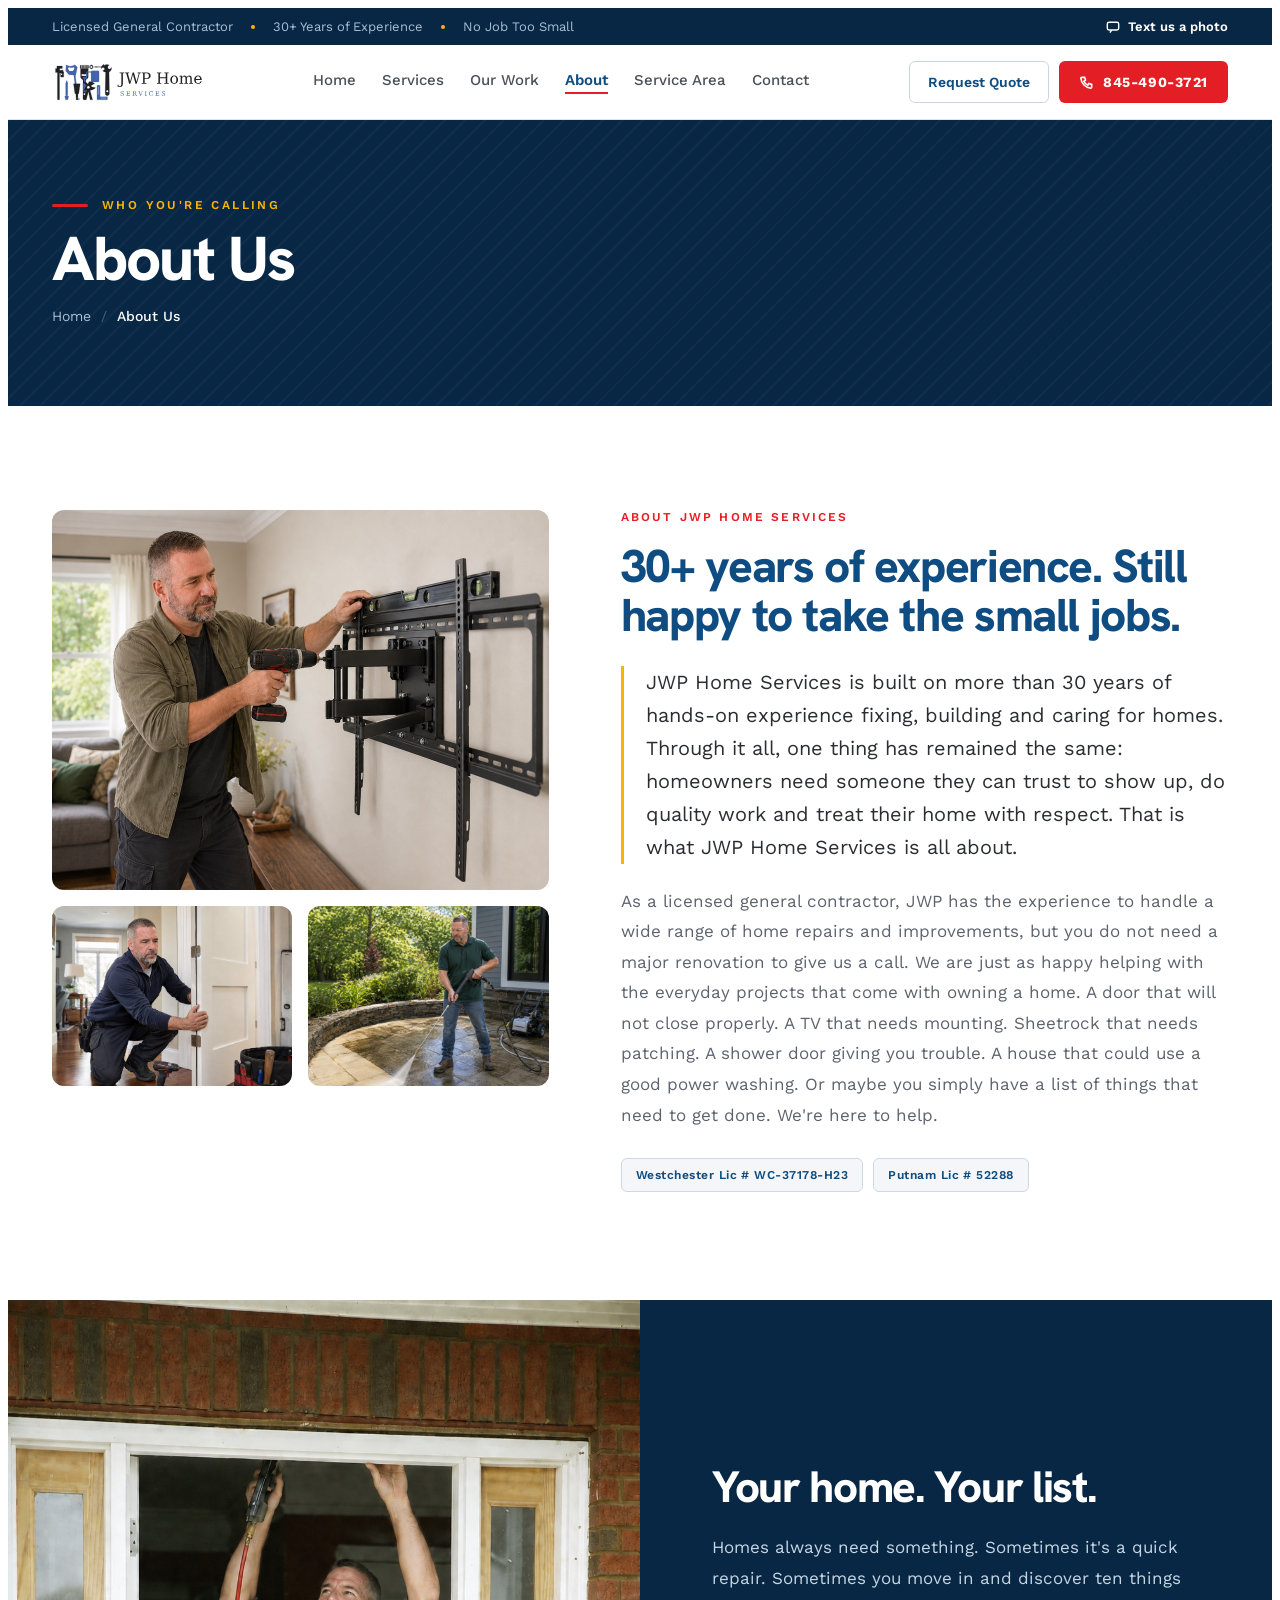
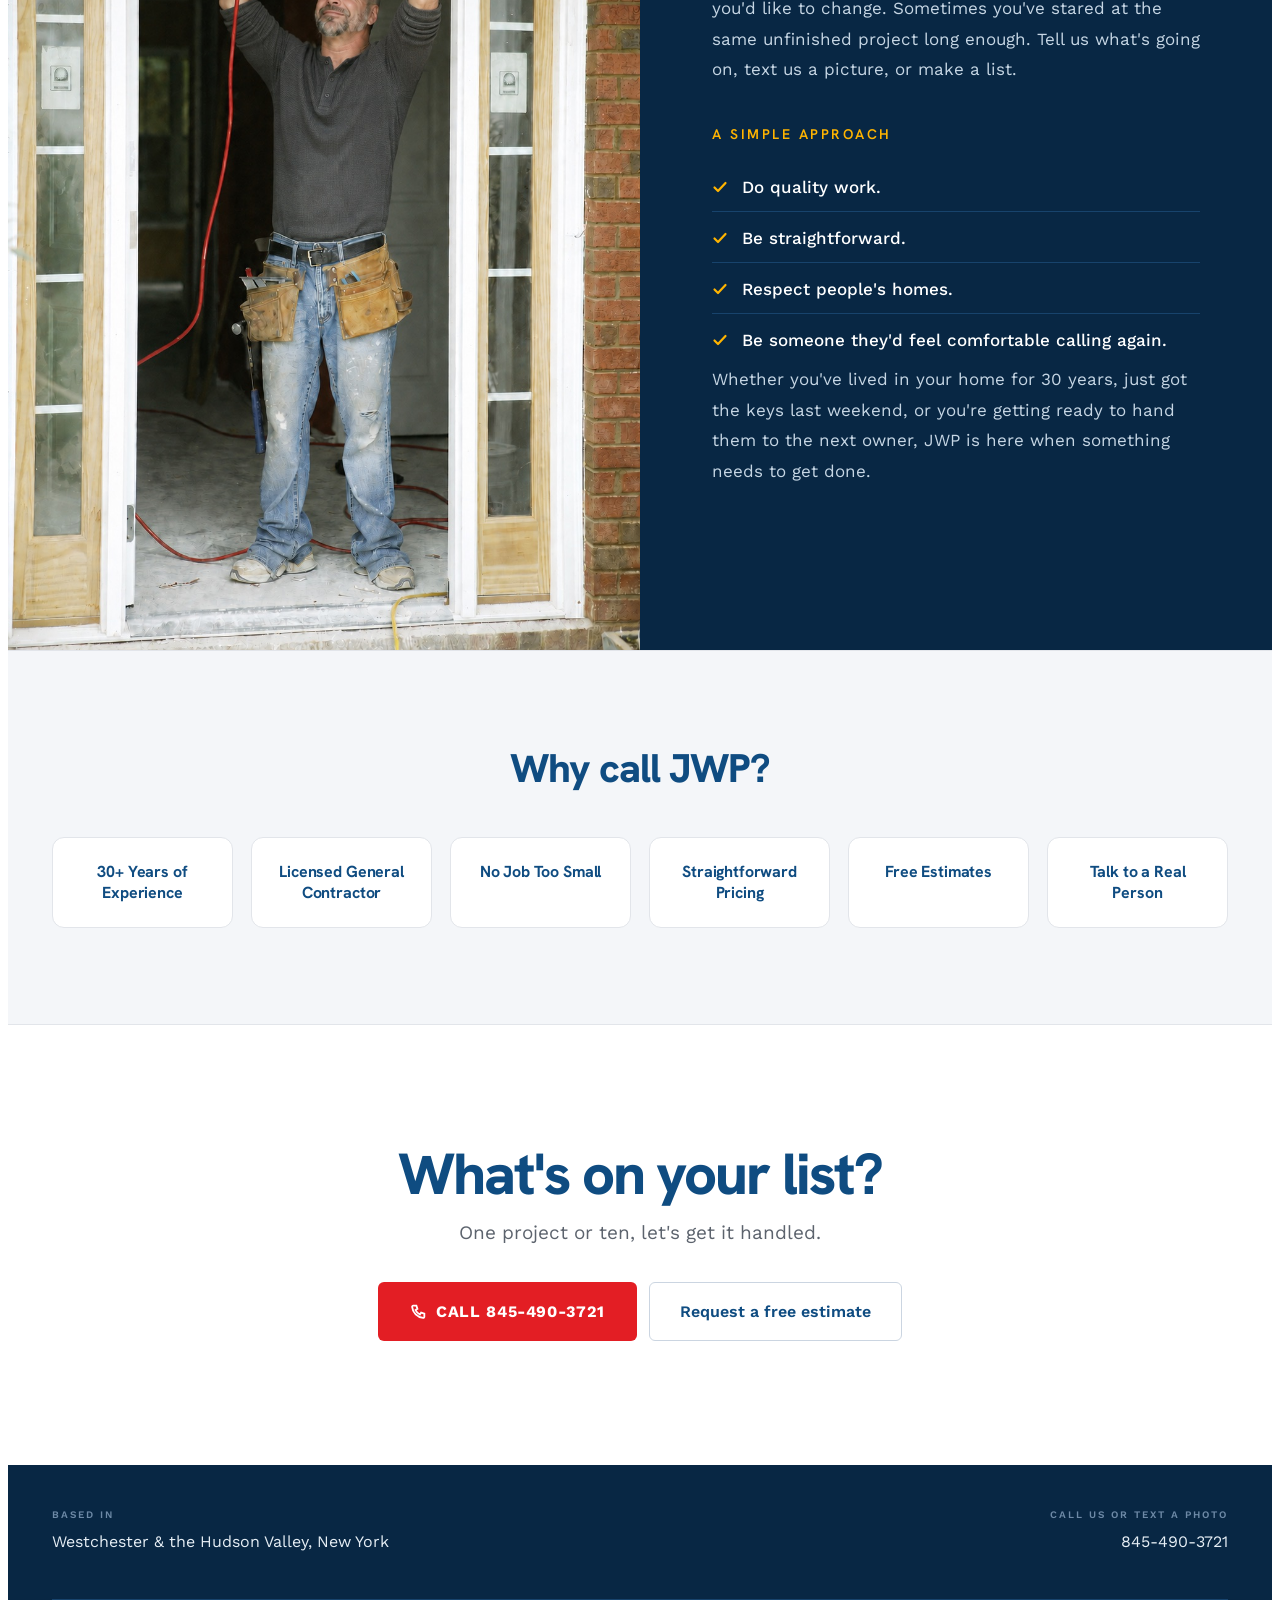
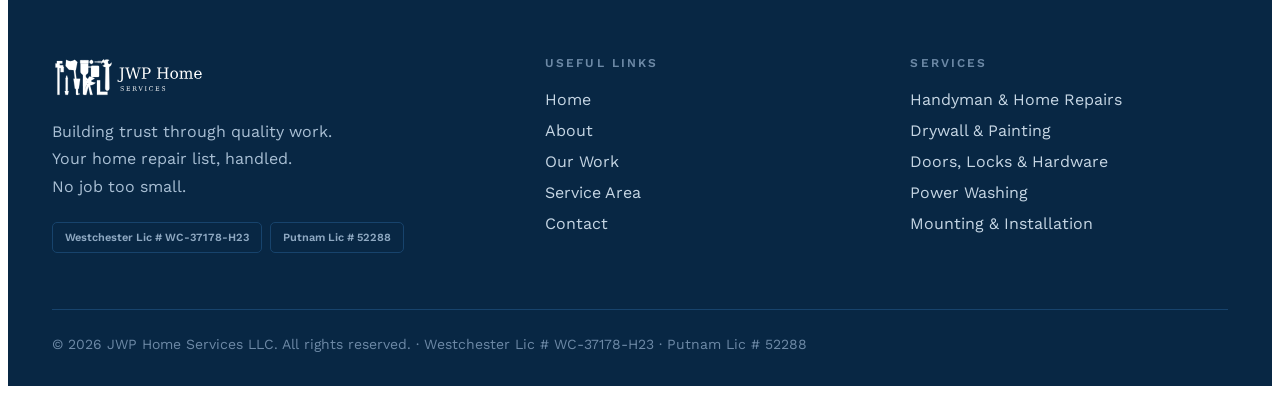
==== about.html @ 6e8ce67e "JWP Home Services static site for myrtle.cloud/jwp deploy" ====
<!DOCTYPE html>
<html lang="en">
<head>
	<meta charset="UTF-8">
	<title>About JWP Home Services</title>
	<meta name="description" content="JWP Home Services is a licensed general contractor with 30+ years of experience, serving Putnam, Westchester and the Hudson Valley. No job too small.">

	<!-- responsive meta -->
	<meta name="viewport" content="width=device-width, initial-scale=1">
	<!-- For IE -->
    <meta http-equiv="X-UA-Compatible" content="IE=edge">

    <link rel="preconnect" href="https://fonts.googleapis.com">
    <link rel="preconnect" href="https://fonts.gstatic.com" crossorigin>
    <link href="https://fonts.googleapis.com/css2?family=Hanken+Grotesk:wght@500;600;700;800&family=Work+Sans:wght@400;500;600;700&display=swap" rel="stylesheet">
    <link rel="stylesheet" href="assets/css/jwp-design-system.css">
    <link rel="stylesheet" href="assets/css/jwp-about.css">

    <!-- Favicon -->
    <link rel="apple-touch-icon" sizes="180x180" href="assets/images/favicon/apple-touch-icon.png">
    <link rel="icon" type="image/png" href="assets/images/favicon/favicon-32x32.png" sizes="32x32">
    <link rel="icon" type="image/png" href="assets/images/favicon/favicon-16x16.png" sizes="16x16">
</head>

<body>
<div class="ja-page">

    <!-- Top utility bar -->
    <div class="ja-topbar">
        <div class="ja-topbar-inner">
            <div class="ja-topbar-left">
                <span>Licensed General Contractor</span>
                <span class="ja-topbar-dot"></span>
                <span>30+ Years of Experience</span>
                <span class="ja-topbar-dot"></span>
                <span>No Job Too Small</span>
            </div>
            <a href="sms:8454903721" class="ja-topbar-sms">
                <svg width="14" height="14" viewBox="0 0 16 16" fill="none" stroke="currentColor" stroke-width="1.6"><rect x="1.5" y="2.5" width="13" height="9" rx="2"></rect><path d="M4.5 14.5l2-3"></path></svg>
                Text us a photo
            </a>
        </div>
    </div>

    <!-- Header / nav -->
    <header class="ja-header">
        <div class="ja-header-inner">
            <a href="index.html" class="ja-logo"><img class="ja-logo-img" src="assets/images/brand/logo.svg" alt="JWP Home Services"></a>
            <nav class="ja-nav">
                <a href="index.html">Home</a>
                <a href="services.html">Services</a>
                <a href="our-work.html">Our Work</a>
                <a href="about.html" class="is-active">About</a>
                <a href="service-area.html">Service Area</a>
                <a href="contact.html">Contact</a>
            </nav>
            <div class="ja-header-actions">
                <a href="contact.html" class="ja-btn-outline">Request Quote</a>
                <a href="tel:8454903721" class="ja-btn-primary">
                    <svg width="15" height="15" viewBox="0 0 16 16" fill="none" stroke="currentColor" stroke-width="1.7" stroke-linecap="round"><path d="M3 2.5h3l1 3-1.8 1.2a9 9 0 004.1 4.1L10.5 9l3 1v3a1 1 0 01-1.1 1A11.5 11.5 0 012 3.6 1 1 0 013 2.5z"></path></svg>
                    845-490-3721
                </a>
            </div>
        </div>
    </header>

    <!-- Hero -->
    <section class="ja-hero">
        <div class="ja-hero-inner">
            <div class="ja-eyebrow-row">
                <span class="ja-eyebrow-bar"></span>
                <span class="ja-eyebrow">Who you're calling</span>
            </div>
            <h1>About Us</h1>
            <div class="ja-breadcrumb">
                <a href="index.html">Home</a>
                <span class="ja-breadcrumb-sep">/</span>
                <span class="ja-breadcrumb-current">About Us</span>
            </div>
        </div>
    </section>

    <!-- Bio -->
    <section class="ja-bio-section">
        <div class="ja-bio-grid">
            <div class="ja-bio-images">
                <div class="ja-photo-main">
                    <img src="assets/images/about/jason-portrait.jpg" alt="Jason Perry on site" loading="lazy">
                </div>
                <div class="ja-photo-sm">
                    <img src="assets/images/about/work-truck.jpg" alt="JWP work truck" loading="lazy">
                </div>
                <div class="ja-photo-sm">
                    <img src="assets/images/about/detail-shot.jpg" alt="Power washing detail" loading="lazy">
                </div>
            </div>
            <div class="ja-bio-content">
                <div class="ja-kicker">About JWP Home Services</div>
                <h2>30+ years of experience. Still happy to take the small jobs.</h2>
                <p class="ja-quote-p">JWP Home Services is built on more than 30 years of hands-on experience fixing, building and caring for homes. Through it all, one thing has remained the same: homeowners need someone they can trust to show up, do quality work and treat their home with respect. That is what JWP Home Services is all about.</p>
                <p class="ja-body">As a licensed general contractor, JWP has the experience to handle a wide range of home repairs and improvements, but you do not need a major renovation to give us a call. We are just as happy helping with the everyday projects that come with owning a home. A door that will not close properly. A TV that needs mounting. Sheetrock that needs patching. A shower door giving you trouble. A house that could use a good power washing. Or maybe you simply have a list of things that need to get done. We're here to help.</p>
                <div class="ja-badges">
                    <span class="ja-badge">Westchester Lic # WC-37178-H23</span>
                    <span class="ja-badge">Putnam Lic # 52288</span>
                </div>
            </div>
        </div>
    </section>

    <!-- Split: wide photo / navy panel -->
    <section class="ja-split">
        <div class="ja-split-photo">
            <img src="assets/images/about/work-in-progress.jpg" alt="JWP work in progress" loading="lazy">
        </div>
        <div class="ja-split-content">
            <h2>Your home. Your list.</h2>
            <p>Homes always need something. Sometimes it's a quick repair. Sometimes you move in and discover ten things you'd like to change. Sometimes you've stared at the same unfinished project long enough. Tell us what's going on, text us a picture, or make a list.</p>
            <h3>A simple approach</h3>
            <ul class="ja-principles">
                <li>
                    <svg width="16" height="16" viewBox="0 0 16 16" fill="none" stroke="#FFB400" stroke-width="2.2" stroke-linecap="round" stroke-linejoin="round"><path d="M2.5 8.5l3.5 3.5 7.5-8"></path></svg>
                    Do quality work.
                </li>
                <li>
                    <svg width="16" height="16" viewBox="0 0 16 16" fill="none" stroke="#FFB400" stroke-width="2.2" stroke-linecap="round" stroke-linejoin="round"><path d="M2.5 8.5l3.5 3.5 7.5-8"></path></svg>
                    Be straightforward.
                </li>
                <li>
                    <svg width="16" height="16" viewBox="0 0 16 16" fill="none" stroke="#FFB400" stroke-width="2.2" stroke-linecap="round" stroke-linejoin="round"><path d="M2.5 8.5l3.5 3.5 7.5-8"></path></svg>
                    Respect people's homes.
                </li>
                <li>
                    <svg width="16" height="16" viewBox="0 0 16 16" fill="none" stroke="#FFB400" stroke-width="2.2" stroke-linecap="round" stroke-linejoin="round"><path d="M2.5 8.5l3.5 3.5 7.5-8"></path></svg>
                    Be someone they'd feel comfortable calling again.
                </li>
            </ul>
            <p class="ja-closing">Whether you've lived in your home for 30 years, just got the keys last weekend, or you're getting ready to hand them to the next owner, JWP is here when something needs to get done.</p>
        </div>
    </section>

    <!-- Why call JWP -->
    <section class="ja-why-section">
        <div class="ja-why-inner">
            <h2>Why call JWP?</h2>
            <div class="ja-why-grid">
                <div class="ja-why-card">
                    <h3 class="ja-why-label">30+ Years of Experience</h3>
                </div>
                <div class="ja-why-card">
                    <h3 class="ja-why-label">Licensed General Contractor</h3>
                </div>
                <div class="ja-why-card">
                    <h3 class="ja-why-label">No Job Too Small</h3>
                </div>
                <div class="ja-why-card">
                    <h3 class="ja-why-label">Straightforward Pricing</h3>
                </div>
                <div class="ja-why-card">
                    <h3 class="ja-why-label">Free Estimates</h3>
                </div>
                <div class="ja-why-card">
                    <h3 class="ja-why-label">Talk to a Real Person</h3>
                </div>
            </div>
        </div>
    </section>

    <!-- Final CTA -->
    <section class="ja-final-cta">
        <div class="ja-final-cta-inner">
            <h2>What's on your list?</h2>
            <p>One project or ten, let's get it handled.</p>
            <div class="ja-cta-buttons">
                <a href="tel:8454903721" class="ja-btn-primary">
                    <svg width="17" height="17" viewBox="0 0 16 16" fill="none" stroke="currentColor" stroke-width="1.7" stroke-linecap="round"><path d="M3 2.5h3l1 3-1.8 1.2a9 9 0 004.1 4.1L10.5 9l3 1v3a1 1 0 01-1.1 1A11.5 11.5 0 012 3.6 1 1 0 013 2.5z"></path></svg>
                    Call 845-490-3721
                </a>
                <a href="contact.html" class="ja-btn-outline">Request a free estimate</a>
            </div>
        </div>
    </section>

    <!-- Footer -->
    <footer class="ja-footer">
        <div class="ja-footer-inner">
            <div class="ja-footer-strip">
                <div>
                    <div class="ja-footer-strip-label">Based in</div>
                    <p>Westchester &amp; the Hudson Valley, New York</p>
                </div>
                <div>
                    <div class="ja-footer-strip-label">Call Us or Text a Photo</div>
                    <p><a href="tel:8454903721">845-490-3721</a></p>
                </div>
            </div>

            <div class="ja-footer-main">
                <div class="ja-footer-brand">
                    <a href="index.html" class="ja-logo"><img class="ja-logo-img" src="assets/images/brand/logo.svg" alt="JWP Home Services"></a>
                    <p>Building trust through quality work.<br>Your home repair list, handled.<br>No job too small.</p>
                    <div class="ja-footer-badges">
                        <span>Westchester Lic # WC-37178-H23</span>
                        <span>Putnam Lic # 52288</span>
                    </div>
                </div>
                <div class="ja-footer-col">
                    <h3>Useful links</h3>
                    <ul>
                        <li><a href="index.html">Home</a></li>
                        <li><a href="about.html">About</a></li>
                        <li><a href="our-work.html">Our Work</a></li>
                        <li><a href="service-area.html">Service Area</a></li>
                        <li><a href="contact.html">Contact</a></li>
                    </ul>
                </div>
                <div class="ja-footer-col">
                    <h3>Services</h3>
                    <ul>
                        <li><a href="services.html">Handyman &amp; Home Repairs</a></li>
                        <li><a href="services.html">Drywall &amp; Painting</a></li>
                        <li><a href="services.html">Doors, Locks &amp; Hardware</a></li>
                        <li><a href="services.html">Power Washing</a></li>
                        <li><a href="services.html">Mounting &amp; Installation</a></li>
                    </ul>
                </div>
            </div>

            <div class="ja-footer-bottom">
                &copy; 2026 JWP Home Services LLC. All rights reserved. &middot; Westchester Lic # WC-37178-H23 &middot; Putnam Lic # 52288
            </div>
        </div>
    </footer>

</div>
</body>
</html>
---- assets/css/jwp-design-system.css ----
/* ==============================================
   JWP Home Services — sitewide design system
   Shared chrome (topbar, header, footer, hero, buttons,
   cards, CTA) for the Claude Design redesign.
   (navy / red / gold system, Hanken Grotesk + Work Sans)
   =============================================== */

.ja-page * { box-sizing: border-box; }
.ja-page {
    font-family: 'Work Sans', Helvetica, sans-serif;
    color: #2A2E33;
    background: #FFFFFF;
    overflow-x: hidden;
    -webkit-font-smoothing: antialiased;
}
.ja-page a { text-decoration: none; }
.ja-page p { text-wrap: pretty; }
.ja-page ul { margin: 0; padding: 0; list-style: none; }

/* --- Top utility bar --- */
.ja-topbar { background: #082744; color: #A9BFD4; font-size: 13px; }
.ja-topbar-inner {
    max-width: 1240px; margin: 0 auto; padding: 11px 32px;
    display: flex; align-items: center; justify-content: space-between;
    gap: 24px; flex-wrap: wrap;
}
.ja-topbar-left { display: flex; align-items: center; gap: 18px; flex-wrap: wrap; }
.ja-topbar-dot { width: 4px; height: 4px; border-radius: 50%; background: #FFB400; display: inline-block; }
.ja-topbar-sms { color: #FFFFFF; font-weight: 600; display: flex; align-items: center; gap: 8px; }
.ja-topbar-sms:hover { color: #FFB400; }

/* --- Header / nav --- */
.ja-header {
    position: sticky; top: 0; z-index: 50;
    background: rgba(255,255,255,0.94); backdrop-filter: blur(12px);
    border-bottom: 1px solid #E2E5EA;
}
.ja-header-inner {
    max-width: 1240px; margin: 0 auto; padding: 16px 32px;
    display: flex; align-items: center; gap: 18px 36px; flex-wrap: wrap;
}
.ja-logo { display: flex; align-items: center; line-height: 1; flex: none; }
.ja-logo-img { height: 42px; width: auto; display: block; }
.ja-footer-brand .ja-logo-img { filter: brightness(0) invert(1); }

.ja-nav { display: flex; align-items: center; gap: 12px 26px; margin-left: auto; font-size: 15px; font-weight: 500; flex-wrap: wrap; }
.ja-nav a { color: #4A515A; border-bottom: 2px solid transparent; padding-bottom: 3px; }
.ja-nav a:hover { color: #0F4C81; }
.ja-nav a.is-active { color: #0F4C81; font-weight: 600; border-bottom-color: #E31E24; }

.ja-header-actions { display: flex; align-items: center; gap: 10px; flex: none; margin-left: auto; }
.ja-btn-outline {
    font-size: 14px; font-weight: 600; color: #0F4C81; padding: 12px 18px;
    border-radius: 6px; border: 1.5px solid #CBD5E1; white-space: nowrap;
}
.ja-btn-outline:hover { border-color: #0F4C81; background: #F4F6F9; }
.ja-btn-primary {
    font-size: 14px; font-weight: 700; letter-spacing: 0.04em; text-transform: uppercase;
    color: #FFFFFF; background: #E31E24; padding: 13px 20px; border-radius: 6px;
    display: flex; align-items: center; gap: 9px; white-space: nowrap;
}
.ja-btn-primary:hover { background: #B9161C; color: #fff; }

/* --- Hero --- */
.ja-hero { background: #082744; position: relative; overflow: hidden; }
.ja-hero::before {
    content: ""; position: absolute; inset: 0;
    background: repeating-linear-gradient(135deg, rgba(255,255,255,0.03) 0px, rgba(255,255,255,0.03) 2px, transparent 2px, transparent 14px);
}
.ja-hero-inner { position: relative; max-width: 1240px; margin: 0 auto; padding: 78px 32px 82px; }
.ja-eyebrow-row { display: flex; align-items: center; gap: 14px; margin-bottom: 16px; }
.ja-eyebrow-bar { width: 36px; height: 3px; background: #E31E24; border-radius: 2px; }
.ja-eyebrow { font-size: 12px; font-weight: 600; letter-spacing: 0.2em; text-transform: uppercase; color: #FFB400; }
.ja-hero h1 {
    font-family: 'Hanken Grotesk', sans-serif; font-size: 62px; line-height: 1.0;
    letter-spacing: -0.03em; font-weight: 800; color: #FFFFFF; margin: 0 0 18px;
}
.ja-breadcrumb { display: flex; align-items: center; gap: 10px; font-size: 14px; color: #A9BFD4; }
.ja-breadcrumb a { color: #A9BFD4; }
.ja-breadcrumb a:hover { color: #FFFFFF; }
.ja-breadcrumb-sep { color: #3F6389; }
.ja-breadcrumb-current { color: #FFFFFF; font-weight: 500; }

/* --- Placeholder photo blocks (until real photography is provided) --- */
.ja-photo-placeholder {
    background: repeating-linear-gradient(135deg,#E4E8ED 0px,#E4E8ED 10px,#DCE1E8 10px,#DCE1E8 20px);
    display: flex; align-items: center; justify-content: center; border-radius: 12px;
    text-align: center; padding: 12px;
}
.ja-photo-placeholder span {
    font-size: 10px; font-weight: 600; letter-spacing: 0.14em; text-transform: uppercase; color: #8A929C;
}

.ja-kicker { font-size: 12px; font-weight: 600; letter-spacing: 0.18em; text-transform: uppercase; color: #E31E24; margin-bottom: 18px; }

/* --- Section intro block (Home, Services, Our Work) --- */
.ja-section-intro { max-width: 780px; margin-bottom: 56px; }
.ja-section-intro h2 {
    font-family: 'Hanken Grotesk', sans-serif; font-size: 50px; line-height: 1.05;
    letter-spacing: -0.03em; font-weight: 800; color: #0F4C81; margin: 0 0 18px;
}
.ja-section-intro p { font-size: 17px; color: #5C636D; margin: 0; }
.ja-section-intro strong { color: #0F4C81; font-weight: 600; }
.ja-badges { display: flex; gap: 10px; flex-wrap: wrap; }
.ja-badge {
    font-size: 12px; font-weight: 600; letter-spacing: 0.04em; color: #0F4C81;
    border: 1px solid #CBD8E5; background: #F4F6F9; padding: 9px 14px; border-radius: 6px;
}

/* --- Service / feature card grid (Home + Services) --- */
.ja-svc-grid { display: grid; grid-template-columns: repeat(3, 1fr); gap: 26px; }
.ja-svc-card {
    position: relative; background: #FFFFFF; border: 1px solid #E2E5EA; border-radius: 12px; overflow: hidden;
    display: flex; flex-direction: column; box-shadow: 0 1px 2px rgba(15,76,129,0.05);
}
.ja-svc-card:hover { border-color: #0F4C81; box-shadow: 0 8px 24px rgba(15,76,129,0.10); }
.ja-svc-card .ja-photo-placeholder { height: 220px; border-radius: 0; padding: 0; overflow: hidden; }
.ja-svc-card .ja-photo-placeholder img { width: 100%; height: 100%; object-fit: cover; display: block; }
.ja-svc-icon {
    position: absolute; top: 220px; left: 24px; transform: translateY(-50%); z-index: 2;
    width: 56px; height: 56px; border-radius: 50%; background: #FFFFFF; border: 1px solid #E2E5EA;
    box-shadow: 0 4px 12px rgba(15,76,129,0.14); display: flex; align-items: center; justify-content: center;
}
.ja-svc-icon svg { width: 26px; height: 26px; }
.ja-svc-card-body { padding: 40px 28px 34px; display: flex; flex-direction: column; gap: 12px; flex: 1; }
.ja-svc-card-body h3 {
    font-family: 'Hanken Grotesk', sans-serif; font-size: 22px; line-height: 1.22;
    letter-spacing: -0.015em; font-weight: 700; color: #0F4C81; margin: 0;
}
.ja-svc-card-body h3 a { color: #0F4C81; }
.ja-svc-card-body p { font-size: 16px; line-height: 1.65; color: #5C636D; margin: 0; }

/* --- Two-column info card pair (Home + Services) --- */
.ja-info-grid { display: grid; grid-template-columns: 1fr 1fr; gap: 28px; }
.ja-info-card { background: #FFFFFF; border: 1px solid #E2E5EA; border-radius: 12px; padding: 42px 40px 46px; }
.ja-info-card h3 {
    font-family: 'Hanken Grotesk', sans-serif; font-size: 30px; line-height: 1.15;
    letter-spacing: -0.025em; font-weight: 800; color: #0F4C81; margin: 0 0 18px;
}
.ja-info-card p { font-size: 17px; line-height: 1.75; color: #5C636D; margin: 0 0 16px; }
.ja-info-card p:last-child { margin-bottom: 0; }

/* --- Mid-page promo strip (navy-blue banner with CTA) --- */
.ja-promo-strip { background: #0F4C81; color: #DCE7F1; }
.ja-promo-strip-inner {
    max-width: 1240px; margin: 0 auto; padding: 52px 32px;
    display: flex; align-items: center; justify-content: space-between; gap: 48px; flex-wrap: wrap;
}
.ja-promo-strip h2 {
    font-family: 'Hanken Grotesk', sans-serif; font-size: 36px; line-height: 1.1;
    letter-spacing: -0.025em; font-weight: 800; margin: 0 0 10px; color: #FFFFFF;
}
.ja-promo-strip p { font-size: 17px; color: #A9C4DC; margin: 0; }
.ja-promo-strip a { color: #FFB400; font-weight: 600; border-bottom: 2px solid rgba(255,180,0,0.35); }
.ja-promo-strip .ja-btn-primary { font-size: 15px; padding: 17px 26px; flex: none; }

/* --- Why call JWP --- */
.ja-why-section { background: #F4F6F9; border-top: 1px solid #E2E5EA; border-bottom: 1px solid #E2E5EA; padding: 96px 0; }
.ja-why-inner { max-width: 1240px; margin: 0 auto; padding: 0 32px; }
.ja-why-inner h2 {
    font-family: 'Hanken Grotesk', sans-serif; font-size: 40px; line-height: 1.05;
    letter-spacing: -0.025em; font-weight: 800; color: #0F4C81; margin: 0 0 48px; text-align: center;
}
.ja-why-grid { display: grid; grid-template-columns: repeat(6, 1fr); gap: 18px; align-items: stretch; }
.ja-why-card {
    background: #FFFFFF; border: 1px solid #E2E5EA; border-radius: 12px; padding: 24px 20px;
    display: flex; flex-direction: column; align-items: center; text-align: center; gap: 12px;
}
.ja-why-label { font-family: 'Hanken Grotesk', sans-serif; font-size: 16px; line-height: 1.3; letter-spacing: -0.01em; font-weight: 700; color: #0F4C81; margin: 0; }

/* --- Final CTA --- */
.ja-final-cta { padding: 120px 0 124px; text-align: center; background: #FFFFFF; }
.ja-final-cta-inner { max-width: 820px; margin: 0 auto; padding: 0 32px; }
.ja-final-cta h2 {
    font-family: 'Hanken Grotesk', sans-serif; font-size: 58px; line-height: 1.0;
    letter-spacing: -0.035em; font-weight: 800; color: #0F4C81; margin: 0 0 18px;
}
.ja-final-cta > .ja-final-cta-inner > p { font-size: 19px; color: #5C636D; margin: 0 0 38px; }
.ja-cta-buttons { display: flex; gap: 12px; justify-content: center; flex-wrap: wrap; }
.ja-cta-buttons .ja-btn-primary { font-size: 16px; padding: 19px 32px; }
.ja-cta-buttons .ja-btn-outline { font-size: 16px; font-weight: 600; padding: 19px 30px; }

/* --- Footer --- */
.ja-footer { background: #082744; color: #A9BFD4; }
.ja-footer-inner { max-width: 1240px; margin: 0 auto; padding: 0 32px; }
.ja-footer-strip {
    display: flex; justify-content: space-between; align-items: flex-start; flex-wrap: wrap; gap: 32px;
    padding: 44px 0; border-bottom: 1px solid #17436C;
}
.ja-footer-strip > div:last-child { text-align: right; }
.ja-footer-strip-label { font-size: 10px; font-weight: 600; letter-spacing: 0.2em; text-transform: uppercase; color: #6D89A6; margin-bottom: 10px; }
.ja-footer-strip p { font-size: 16px; line-height: 1.55; color: #E6EEF5; margin: 0; }
.ja-footer-strip a { color: #E6EEF5; }
.ja-footer-strip a:hover { color: #FFB400; }

.ja-footer-main { display: grid; grid-template-columns: 1.4fr 1fr 1fr; gap: 48px; padding: 56px 0; }
.ja-footer-brand .ja-logo { margin-bottom: 20px; }
.ja-footer-brand p { font-size: 16px; line-height: 1.7; margin: 0 0 22px; max-width: 340px; }
.ja-footer-badges { display: flex; gap: 8px; flex-wrap: wrap; }
.ja-footer-badges span { font-size: 11px; font-weight: 600; color: #8FA9C2; border: 1px solid #17436C; padding: 8px 12px; border-radius: 5px; }

.ja-footer-col h3 { font-size: 12px; font-weight: 600; letter-spacing: 0.18em; text-transform: uppercase; color: #6D89A6; margin: 0 0 20px; }
.ja-footer-col ul { display: flex; flex-direction: column; gap: 12px; font-size: 16px; }
.ja-footer-col a { color: #C6D6E4; }
.ja-footer-col a:hover { color: #FFB400; }

.ja-footer-bottom { border-top: 1px solid #17436C; padding: 26px 0 34px; font-size: 14px; color: #6D89A6; }

/* ===================== Responsive ===================== */

/* Tablet: ~900px and below */
@media (max-width: 900px) {
    .ja-hero h1 { font-size: 46px; }
    .ja-section-intro h2 { font-size: 38px; }
    .ja-svc-grid { grid-template-columns: 1fr 1fr; }
    .ja-info-grid { grid-template-columns: 1fr; }
    .ja-why-grid { grid-template-columns: repeat(3, 1fr); }
    .ja-final-cta h2 { font-size: 42px; }
    .ja-promo-strip-inner { padding: 40px 32px; }
    .ja-footer-strip { grid-template-columns: 1fr 1fr; }
    .ja-footer-main { grid-template-columns: 1fr 1fr; }
    .ja-footer-brand { grid-column: 1 / -1; }
}

/* Mobile: ~640px and below */
@media (max-width: 640px) {
    .ja-topbar-inner { padding: 10px 20px; font-size: 12px; }
    .ja-header-inner { padding: 14px 20px; }
    .ja-header-actions { width: 100%; margin-left: 0; }
    .ja-header-actions .ja-btn-outline { display: none; }
    .ja-header-actions .ja-btn-primary { flex: 1; justify-content: center; }
    .ja-nav { font-size: 14px; gap: 10px 16px; }
    .ja-hero-inner { padding: 52px 20px 56px; }
    .ja-hero h1 { font-size: 34px; }
    .ja-section-intro h2 { font-size: 30px; }
    .ja-svc-grid { grid-template-columns: 1fr; }
    .ja-svc-card .ja-photo-placeholder { height: 170px; }
    .ja-info-card { padding: 32px 24px 36px; }
    .ja-promo-strip-inner { padding: 32px 20px; }
    .ja-promo-strip h2 { font-size: 28px; }
    .ja-why-section { padding: 56px 0; }
    .ja-why-inner { padding: 0 20px; }
    .ja-why-inner h2 { font-size: 30px; margin-bottom: 28px; }
    .ja-why-grid { grid-template-columns: repeat(2, 1fr); }
    .ja-final-cta { padding: 64px 0 68px; }
    .ja-final-cta-inner { padding: 0 20px; }
    .ja-final-cta h2 { font-size: 34px; }
    .ja-footer-inner { padding: 0 20px; }
    .ja-footer-strip { flex-direction: column; padding: 32px 0; }
    .ja-footer-strip > div:last-child { text-align: left; }
    .ja-footer-main { grid-template-columns: 1fr; gap: 36px; padding: 40px 0; }
}
---- assets/css/jwp-about.css ----
/* ==============================================
   JWP About Page — page-specific additions
   Loads after jwp-design-system.css
   =============================================== */

/* --- Bio section --- */
.ja-bio-section { padding: 104px 0 108px; background: #FFFFFF; }
.ja-bio-grid { max-width: 1240px; margin: 0 auto; padding: 0 32px; display: grid; grid-template-columns: 0.9fr 1.1fr; gap: 72px; align-items: start; }
.ja-bio-images { display: grid; grid-template-columns: 1fr 1fr; gap: 16px; }
.ja-bio-images .ja-photo-main { grid-column: 1 / -1; height: 380px; }
.ja-bio-images .ja-photo-sm { height: 180px; }
.ja-bio-images .ja-photo-main,
.ja-bio-images .ja-photo-sm { border-radius: 12px; overflow: hidden; }
.ja-split-photo { overflow: hidden; }
.ja-bio-images .ja-photo-main img,
.ja-bio-images .ja-photo-sm img,
.ja-split-photo img { width: 100%; height: 100%; object-fit: cover; display: block; }

.ja-bio-content h2 {
    font-family: 'Hanken Grotesk', sans-serif; font-size: 46px; line-height: 1.06;
    letter-spacing: -0.03em; font-weight: 800; color: #0F4C81; margin: 0 0 26px;
}
.ja-quote-p {
    font-size: 20px; line-height: 1.65; color: #2A2E33; margin: 0 0 22px;
    padding-left: 22px; border-left: 3px solid #FFB400;
}
.ja-bio-content p.ja-body { font-size: 17px; line-height: 1.8; color: #5C636D; margin: 0 0 28px; }

/* --- Split photo / navy panel --- */
.ja-split { display: grid; grid-template-columns: 1fr 1fr; align-items: stretch; }
.ja-split-photo { min-height: 560px; }
.ja-split-content { background: #082744; color: #C6D6E4; padding: 88px 72px; display: flex; flex-direction: column; justify-content: center; }
.ja-split-content h2 {
    font-family: 'Hanken Grotesk', sans-serif; font-size: 44px; line-height: 1.05;
    letter-spacing: -0.03em; font-weight: 800; color: #FFFFFF; margin: 0 0 22px;
}
.ja-split-content > p { font-size: 17px; line-height: 1.8; margin: 0 0 40px; max-width: 560px; }
.ja-split-content h3 {
    font-family: 'Hanken Grotesk', sans-serif; font-size: 14px; font-weight: 600;
    letter-spacing: 0.18em; text-transform: uppercase; color: #FFB400; margin: 0 0 20px;
}
.ja-principles { display: flex; flex-direction: column; gap: 2px; max-width: 560px; margin: 0 0 44px; }
.ja-principles li {
    display: flex; align-items: center; gap: 14px; padding: 14px 0;
    border-bottom: 1px solid #17436C; font-size: 17px; font-weight: 500; color: #FFFFFF;
}
.ja-principles li:last-child { border-bottom: none; }
.ja-principles svg { flex: none; }
.ja-split-content > p.ja-closing { margin: 0; max-width: 560px; }

/* ===================== Responsive ===================== */

@media (max-width: 900px) {
    .ja-bio-grid { grid-template-columns: 1fr; gap: 48px; }
    .ja-bio-content h2 { font-size: 36px; }
    .ja-split { grid-template-columns: 1fr; }
    .ja-split-photo { min-height: 320px; }
    .ja-split-content { padding: 56px 40px; }
}

@media (max-width: 640px) {
    .ja-bio-section { padding: 64px 0 68px; }
    .ja-bio-grid { padding: 0 20px; gap: 36px; }
    .ja-bio-images .ja-photo-main { height: 260px; }
    .ja-bio-images .ja-photo-sm { height: 140px; }
    .ja-bio-content h2 { font-size: 28px; }
    .ja-quote-p { font-size: 18px; }
    .ja-split-content { padding: 44px 20px; }
    .ja-split-content h2 { font-size: 30px; }
}
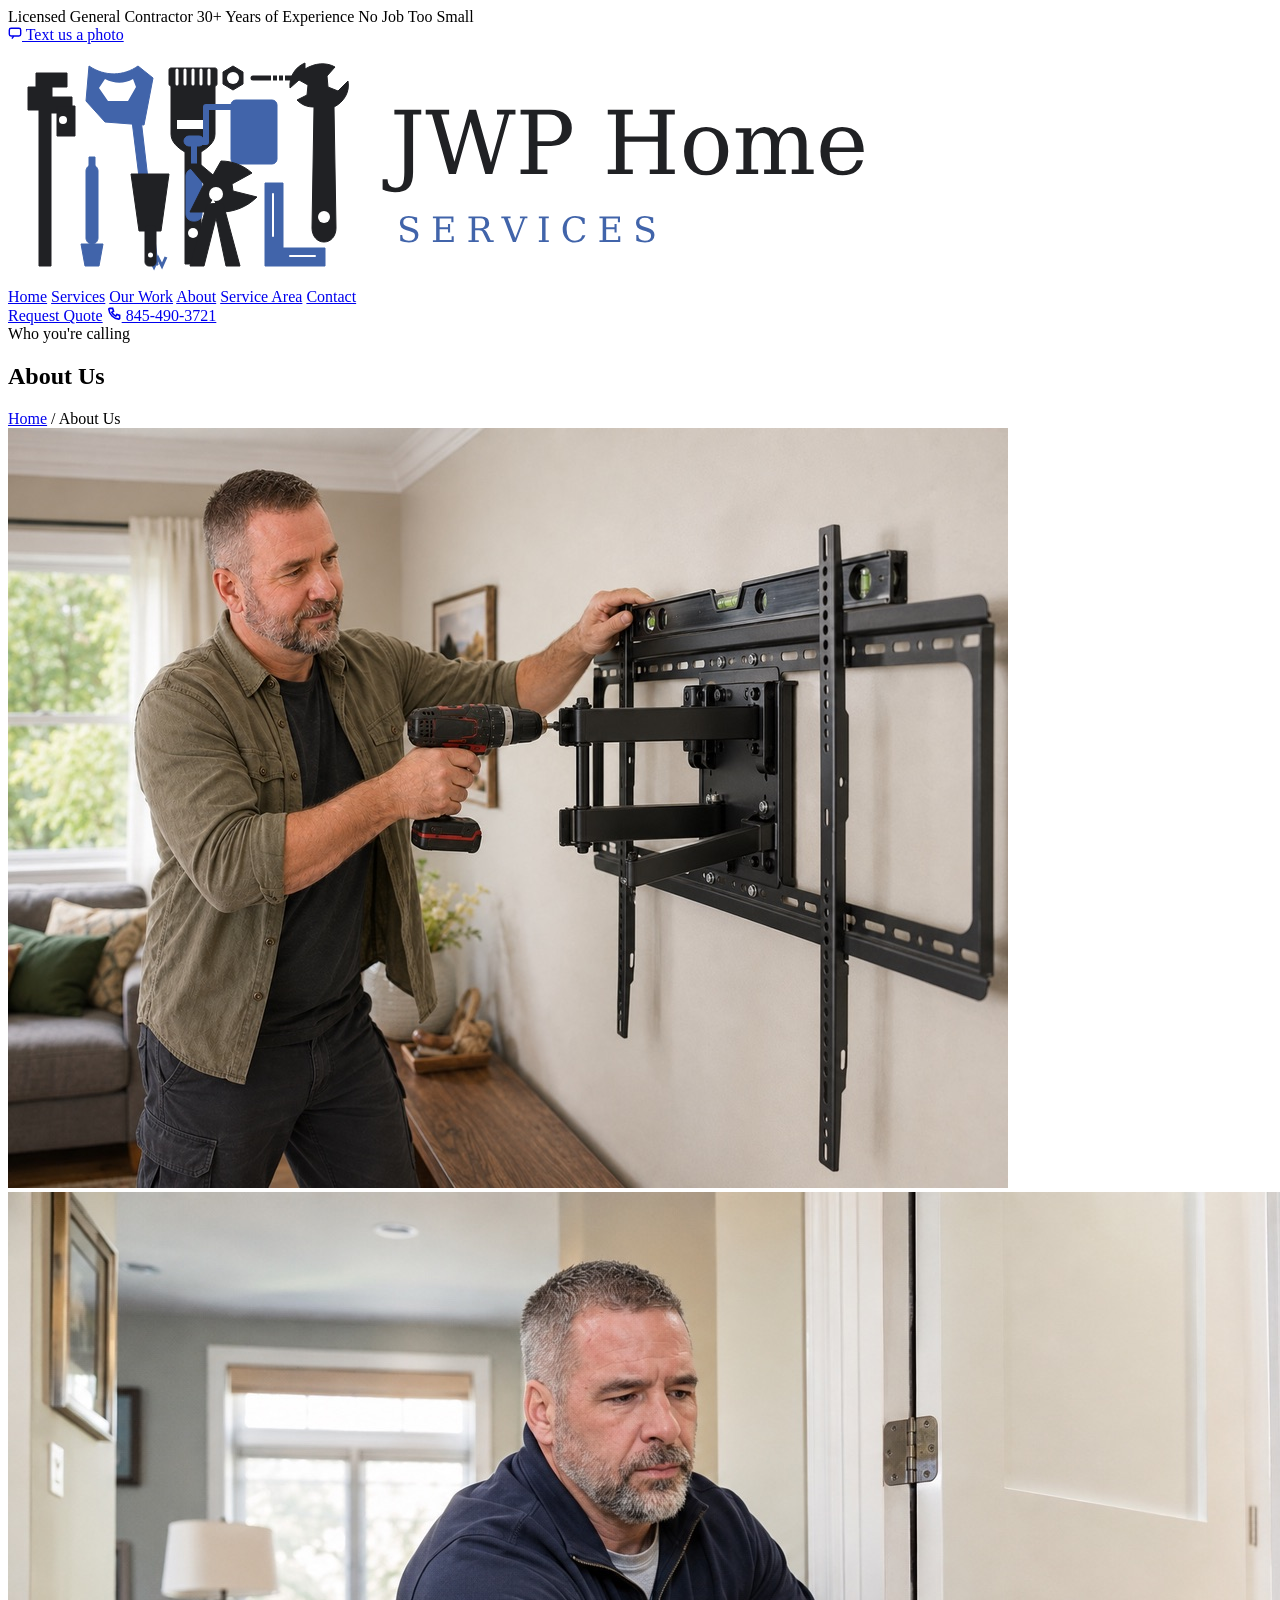
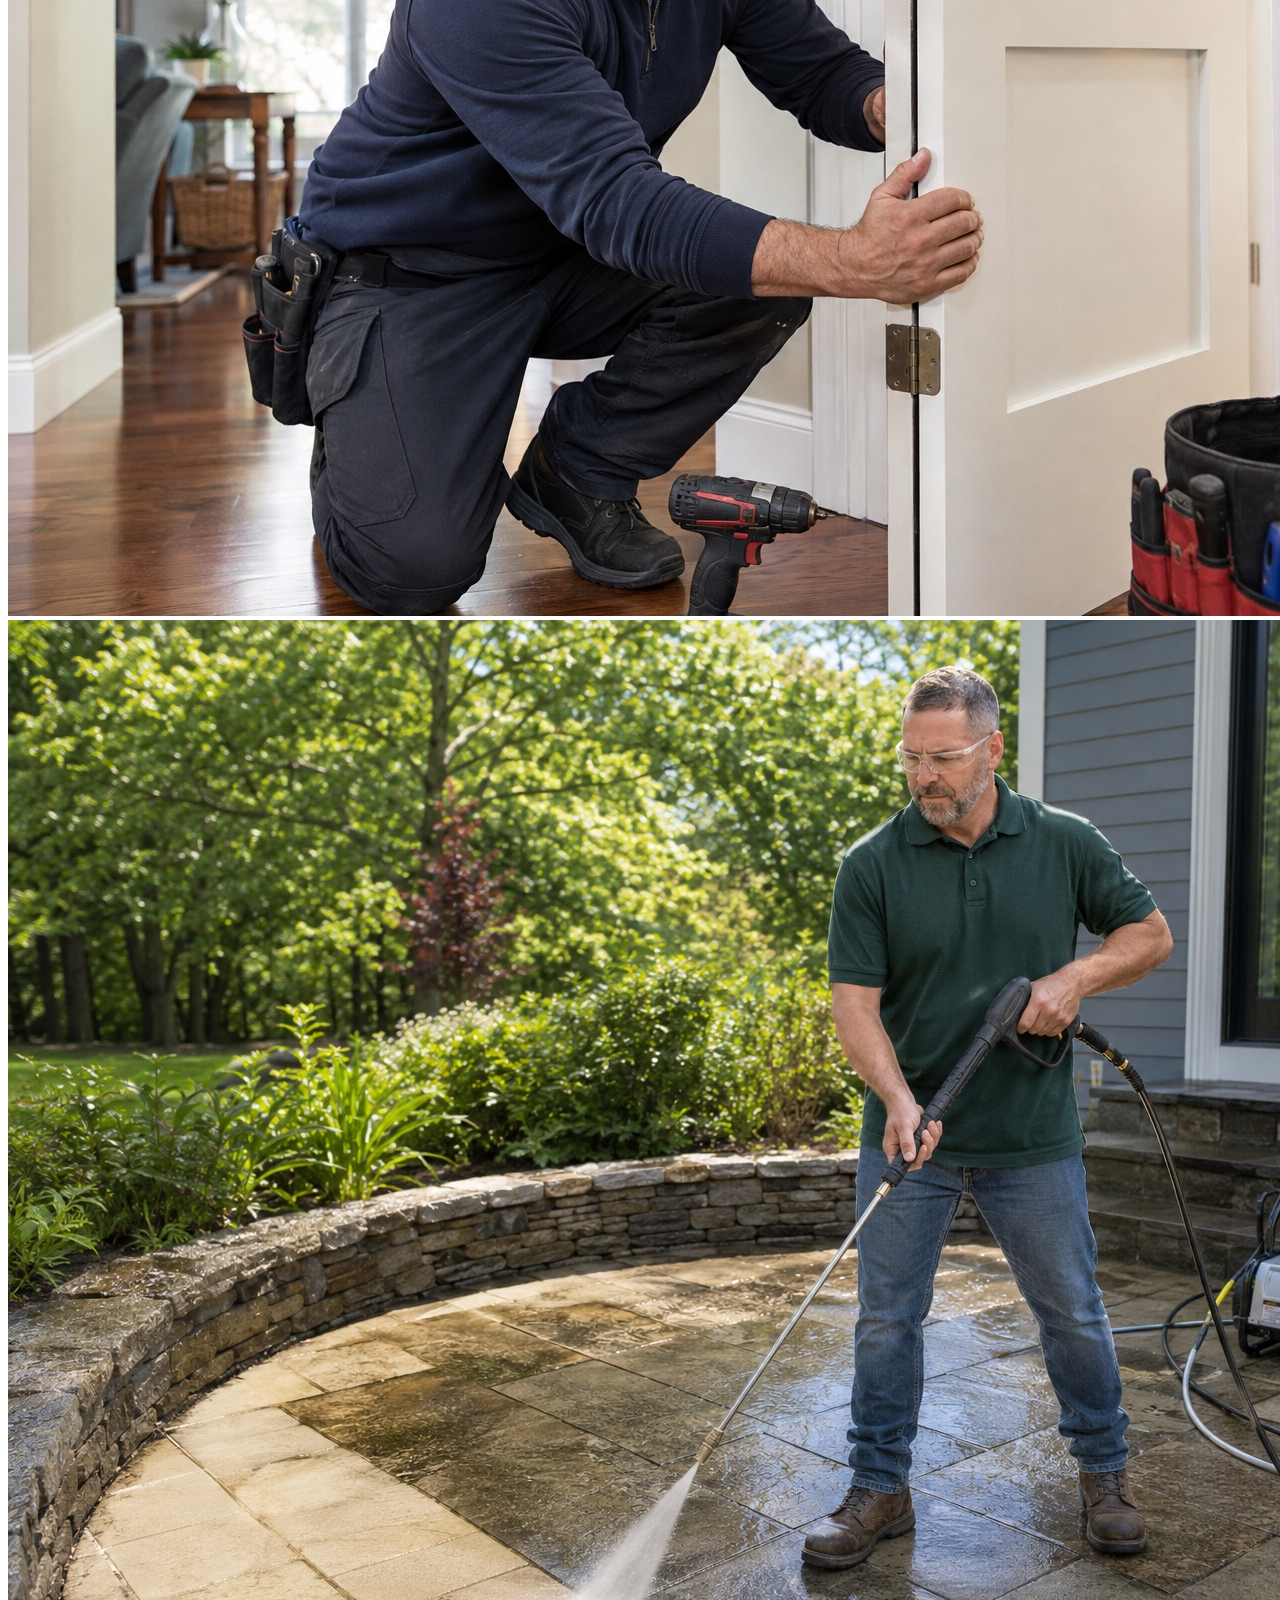
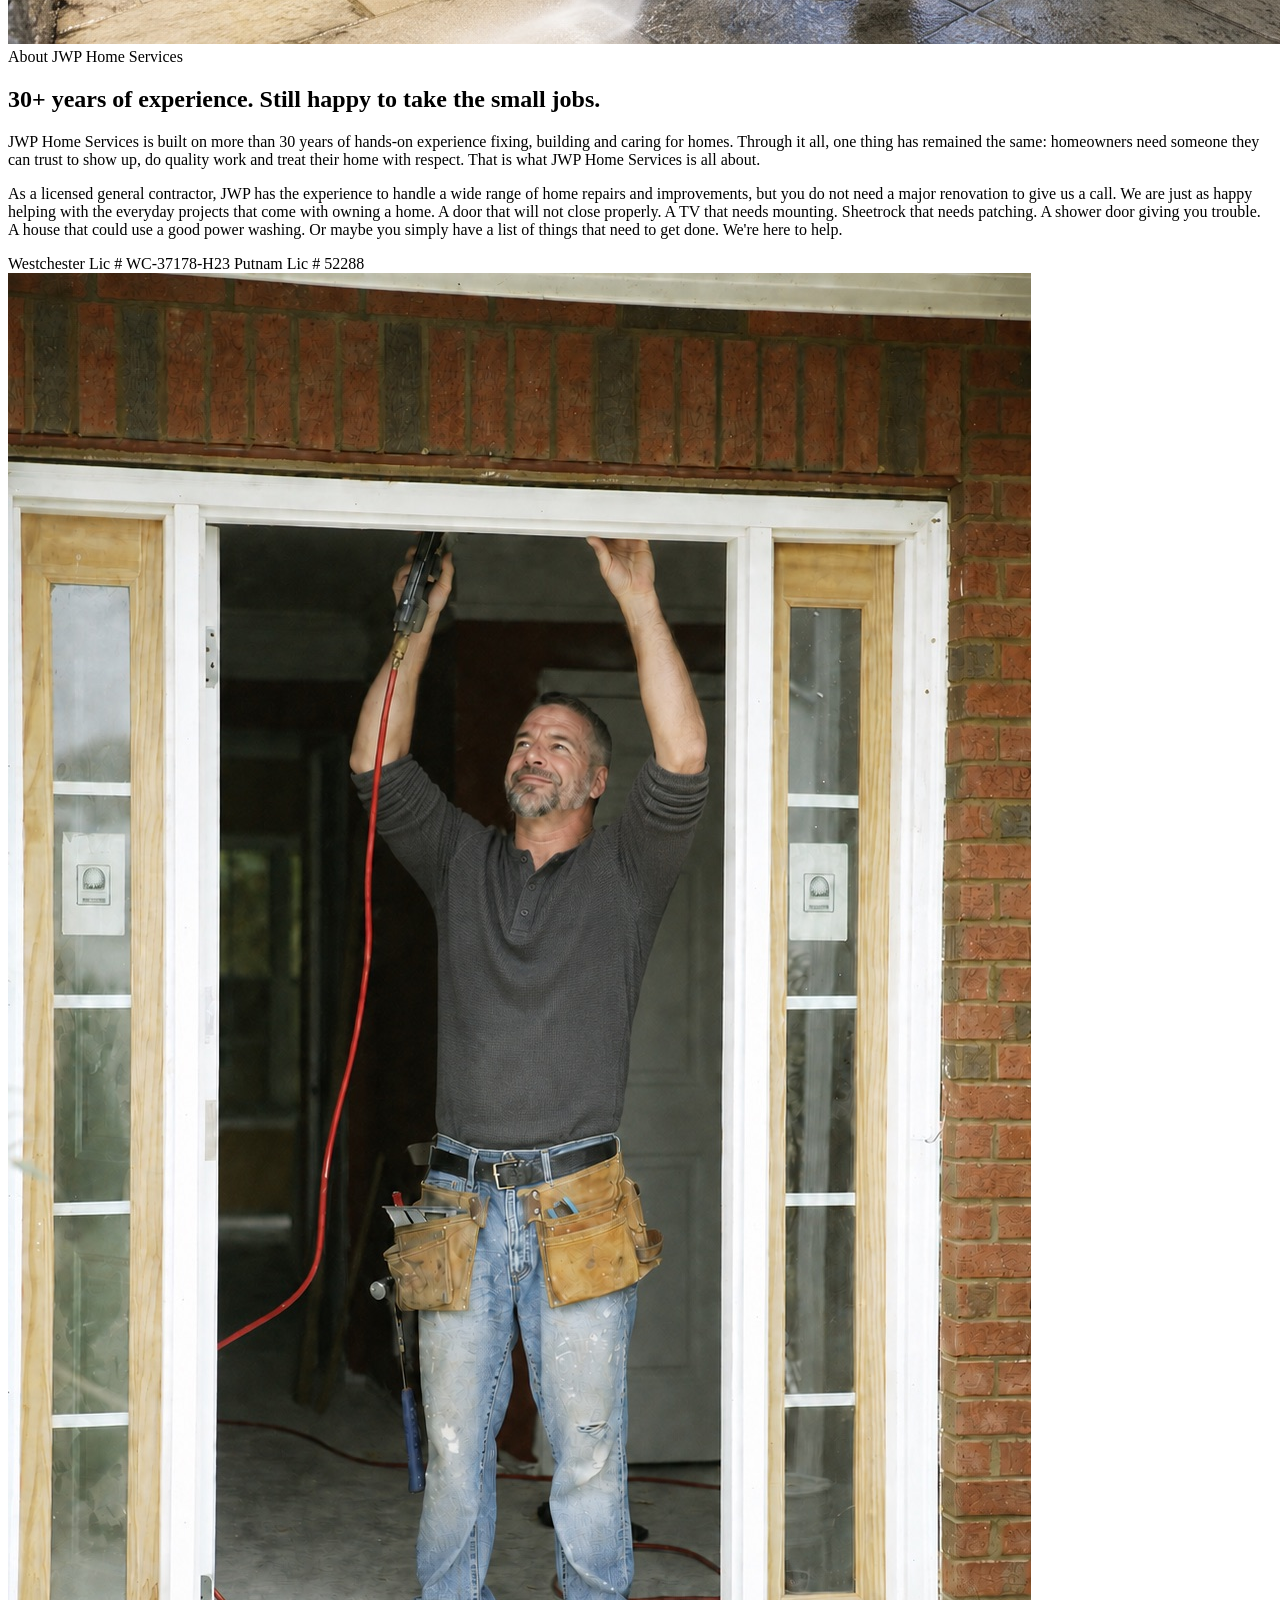
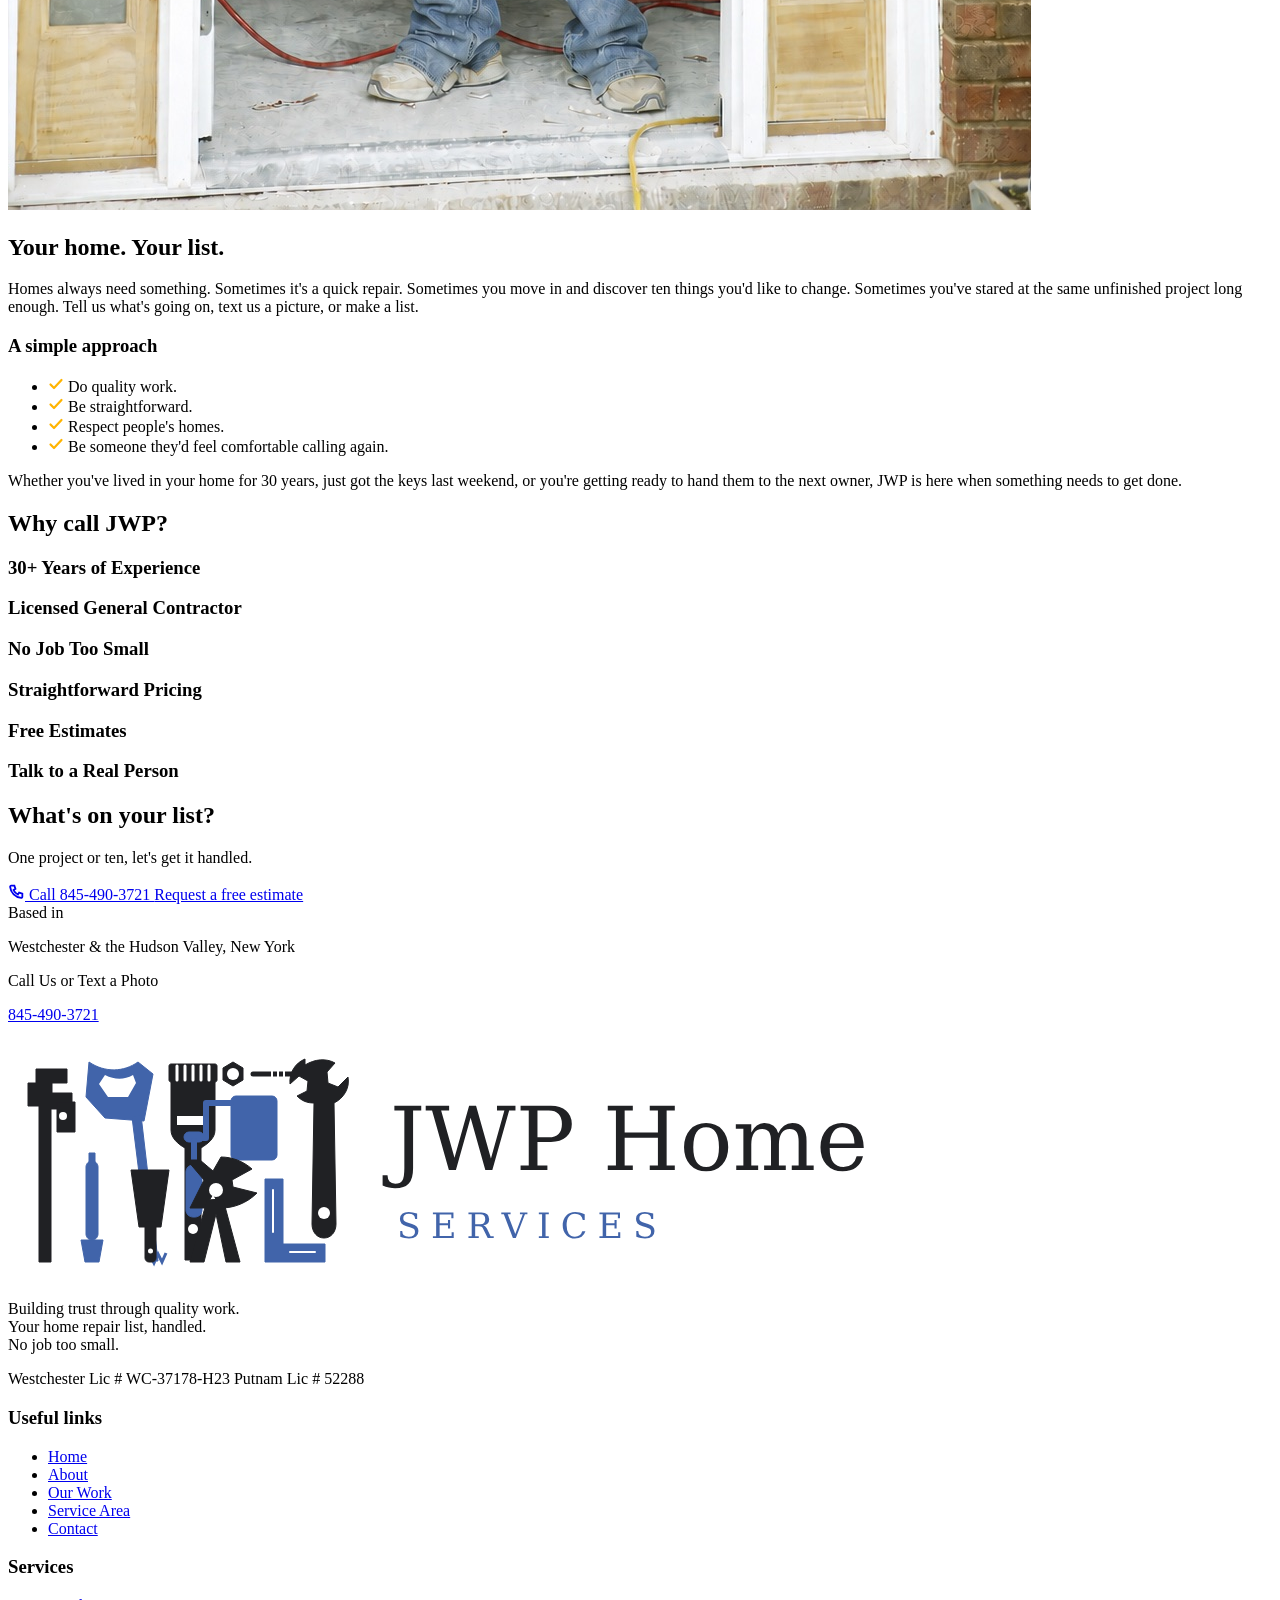
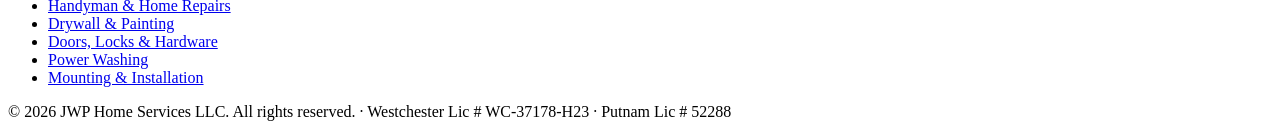
==== commit c8ac3106: "fix: update asset paths for /jwp subpath deployment" ====
--- a/about.html
+++ b/about.html
@@ -13,13 +13,13 @@
     <link rel="preconnect" href="https://fonts.googleapis.com">
     <link rel="preconnect" href="https://fonts.gstatic.com" crossorigin>
     <link href="https://fonts.googleapis.com/css2?family=Hanken+Grotesk:wght@500;600;700;800&family=Work+Sans:wght@400;500;600;700&display=swap" rel="stylesheet">
-    <link rel="stylesheet" href="assets/css/jwp-design-system.css">
-    <link rel="stylesheet" href="assets/css/jwp-about.css">
+    <link rel="stylesheet" href="/jwp/assets/css/jwp-design-system.css">
+    <link rel="stylesheet" href="/jwp/assets/css/jwp-about.css">
 
     <!-- Favicon -->
-    <link rel="apple-touch-icon" sizes="180x180" href="assets/images/favicon/apple-touch-icon.png">
-    <link rel="icon" type="image/png" href="assets/images/favicon/favicon-32x32.png" sizes="32x32">
-    <link rel="icon" type="image/png" href="assets/images/favicon/favicon-16x16.png" sizes="16x16">
+    <link rel="apple-touch-icon" sizes="180x180" href="/jwp/assets/images/favicon/apple-touch-icon.png">
+    <link rel="icon" type="image/png" href="/jwp/assets/images/favicon/favicon-32x32.png" sizes="32x32">
+    <link rel="icon" type="image/png" href="/jwp/assets/images/favicon/favicon-16x16.png" sizes="16x16">
 </head>
 
 <body>
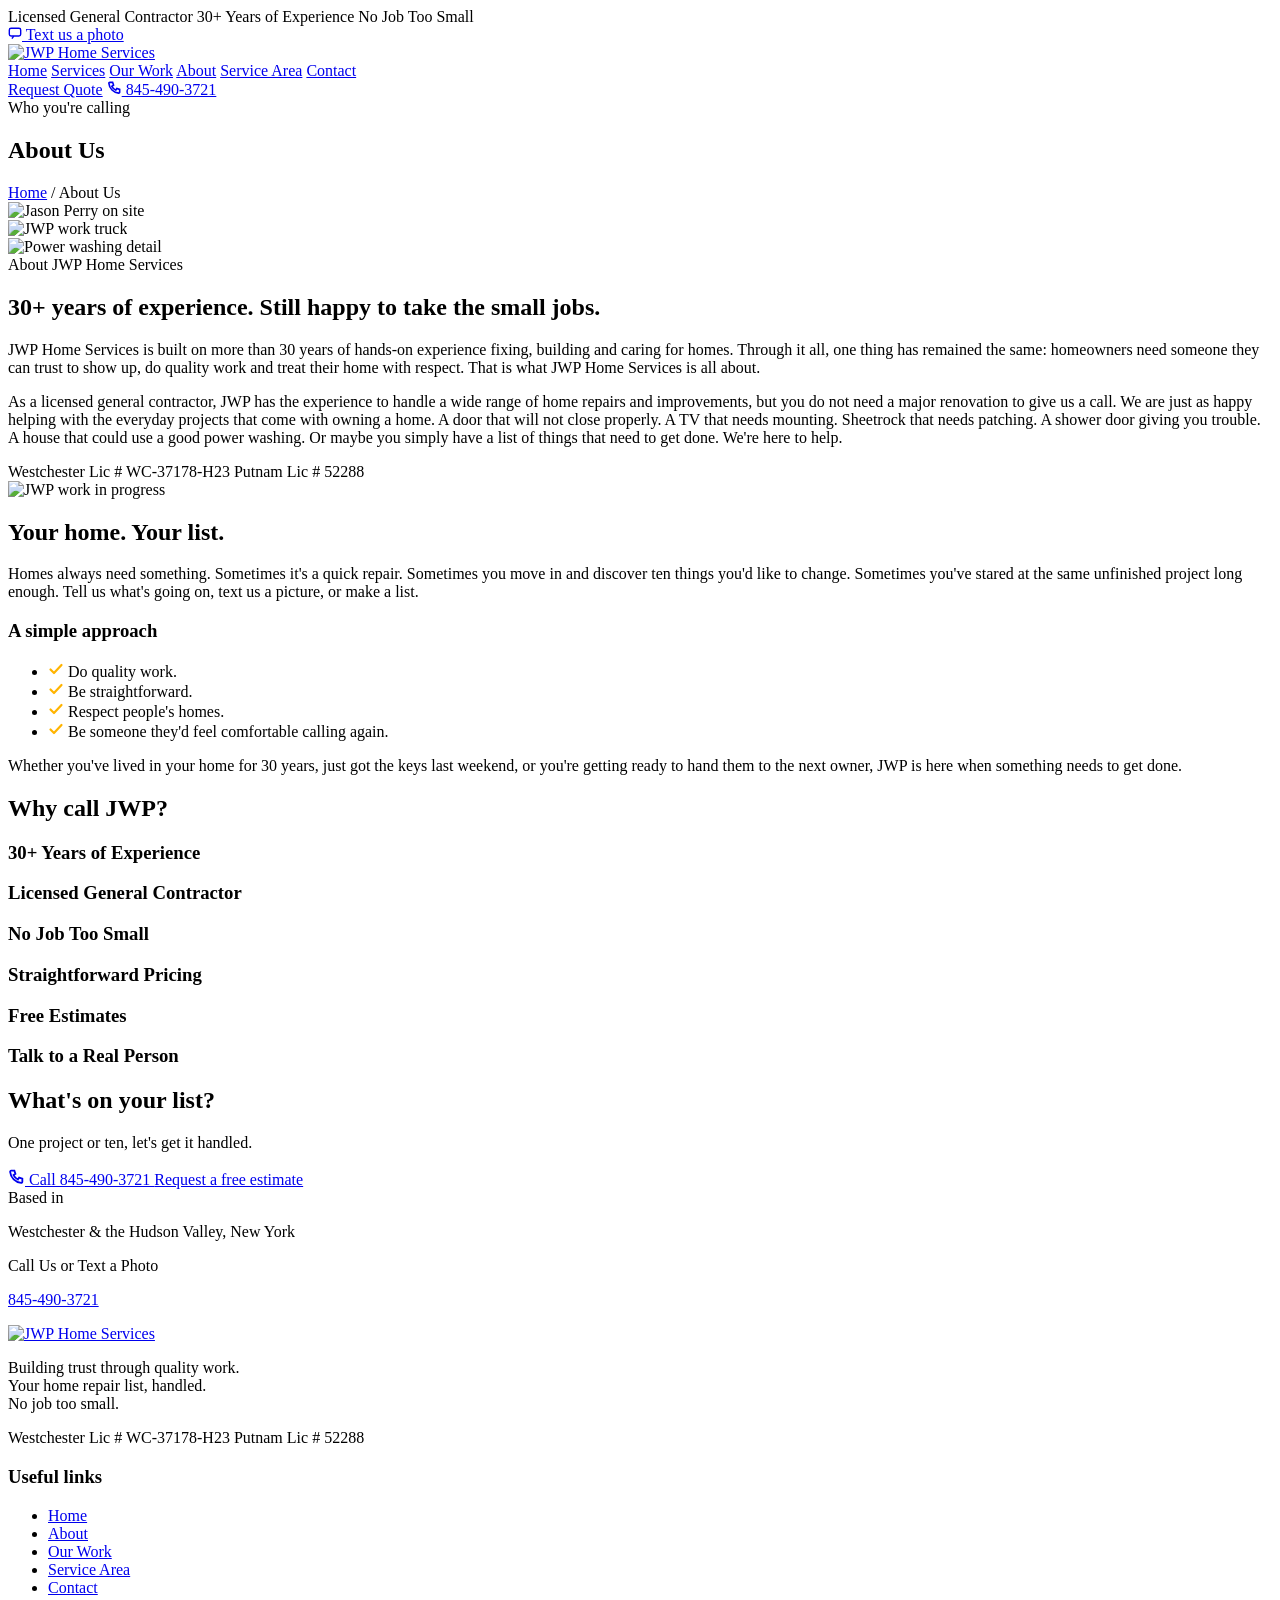
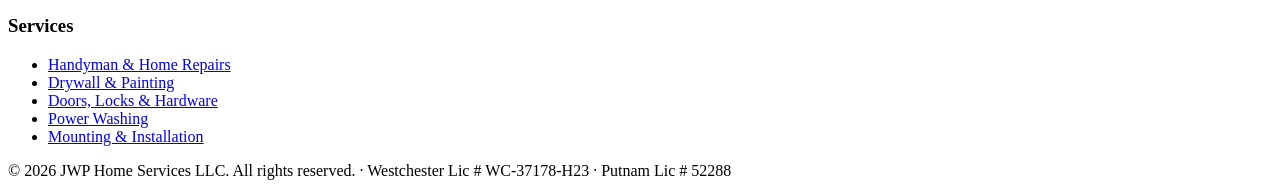
==== commit eba1e4ad: "fix: update image src paths for /jwp subpath" ====
--- a/about.html
+++ b/about.html
@@ -45,7 +45,7 @@
     <!-- Header / nav -->
     <header class="ja-header">
         <div class="ja-header-inner">
-            <a href="index.html" class="ja-logo"><img class="ja-logo-img" src="assets/images/brand/logo.svg" alt="JWP Home Services"></a>
+            <a href="index.html" class="ja-logo"><img class="ja-logo-img" src="/jwp/assets/images/brand/logo.svg" alt="JWP Home Services"></a>
             <nav class="ja-nav">
                 <a href="index.html">Home</a>
                 <a href="services.html">Services</a>
@@ -85,13 +85,13 @@
         <div class="ja-bio-grid">
             <div class="ja-bio-images">
                 <div class="ja-photo-main">
-                    <img src="assets/images/about/jason-portrait.jpg" alt="Jason Perry on site" loading="lazy">
+                    <img src="/jwp/assets/images/about/jason-portrait.jpg" alt="Jason Perry on site" loading="lazy">
                 </div>
                 <div class="ja-photo-sm">
-                    <img src="assets/images/about/work-truck.jpg" alt="JWP work truck" loading="lazy">
+                    <img src="/jwp/assets/images/about/work-truck.jpg" alt="JWP work truck" loading="lazy">
                 </div>
                 <div class="ja-photo-sm">
-                    <img src="assets/images/about/detail-shot.jpg" alt="Power washing detail" loading="lazy">
+                    <img src="/jwp/assets/images/about/detail-shot.jpg" alt="Power washing detail" loading="lazy">
                 </div>
             </div>
             <div class="ja-bio-content">
@@ -110,7 +110,7 @@
     <!-- Split: wide photo / navy panel -->
     <section class="ja-split">
         <div class="ja-split-photo">
-            <img src="assets/images/about/work-in-progress.jpg" alt="JWP work in progress" loading="lazy">
+            <img src="/jwp/assets/images/about/work-in-progress.jpg" alt="JWP work in progress" loading="lazy">
         </div>
         <div class="ja-split-content">
             <h2>Your home. Your list.</h2>
@@ -196,7 +196,7 @@
 
             <div class="ja-footer-main">
                 <div class="ja-footer-brand">
-                    <a href="index.html" class="ja-logo"><img class="ja-logo-img" src="assets/images/brand/logo.svg" alt="JWP Home Services"></a>
+                    <a href="index.html" class="ja-logo"><img class="ja-logo-img" src="/jwp/assets/images/brand/logo.svg" alt="JWP Home Services"></a>
                     <p>Building trust through quality work.<br>Your home repair list, handled.<br>No job too small.</p>
                     <div class="ja-footer-badges">
                         <span>Westchester Lic # WC-37178-H23</span>
